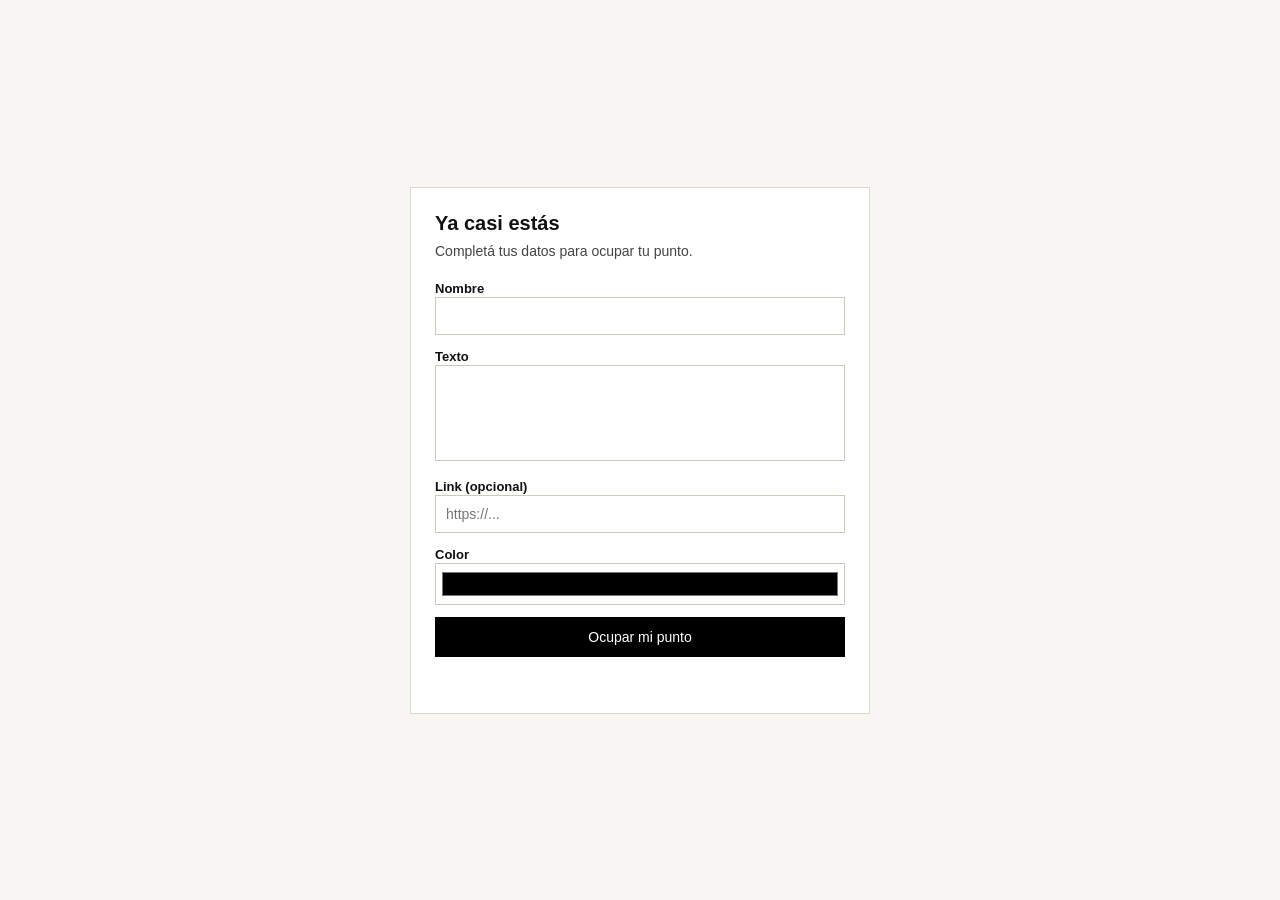
==== form.html @ c4b4ba75 "Convierte texto a textarea auto-expandible en formulario" ====
<!DOCTYPE html>
<html lang="es">
<head>
  <meta charset="UTF-8">
  <meta name="viewport" content="width=device-width, initial-scale=1.0">
  <title>Completar datos | Un millón de argentinos</title>
  <style>
    body {
      margin: 0;
      min-height: 100vh;
      display: grid;
      place-items: center;
      background: #f8f7f3;
      font-family: Arial, sans-serif;
      color: #111;
    }

    .card {
      width: min(92vw, 460px);
      background: #fff;
      border: 1px solid #ddd8cd;
      padding: 24px;
      box-sizing: border-box;
    }

    h1 {
      margin: 0 0 8px;
      font-size: 20px;
    }

    p {
      margin: 0 0 20px;
      color: #444;
      font-size: 14px;
    }

    form {
      display: grid;
      gap: 12px;
    }

    label {
      font-size: 13px;
      font-weight: 700;
    }

    input,
    textarea {
      width: 100%;
      border: 1px solid #cfc9bb;
      background: #fff;
      padding: 10px;
      box-sizing: border-box;
      font-size: 14px;
      font-family: inherit;
    }

    input[type="color"] {
      padding: 4px;
      height: 42px;
      cursor: pointer;
    }

    textarea {
      min-height: 96px;
      resize: none;
      overflow: hidden;
      line-height: 1.35;
    }

    button {
      border: 0;
      background: #000;
      color: #fff;
      padding: 12px;
      cursor: pointer;
      font-size: 14px;
    }

    .msg {
      margin-top: 14px;
      font-size: 13px;
      min-height: 18px;
    }

    .ok { color: #0b7f2c; }
    .error { color: #b40e0e; }
  </style>
</head>
<body>
  <main class="card">
    <h1>Ya casi estás</h1>
    <p>Completá tus datos para ocupar tu punto.</p>

    <form id="puntoForm" novalidate>
      <div>
        <label for="nombre">Nombre</label>
        <input id="nombre" name="nombre" type="text" maxlength="30" required>
      </div>

      <div>
        <label for="texto">Texto</label>
        <textarea id="texto" name="texto" maxlength="300" required></textarea>
      </div>

      <div>
        <label for="link">Link (opcional)</label>
        <input id="link" name="link" type="text" placeholder="https://...">
      </div>

      <div>
        <label for="color">Color</label>
        <input id="color" name="color" type="color" value="#000000" required>
      </div>

      <button type="submit">Ocupar mi punto</button>
    </form>

    <div id="msg" class="msg" aria-live="polite"></div>
  </main>

  <script>
    const SUPABASE_URL = "https://yrmzpdbszroiuhyicnwo.supabase.co/rest/v1/mensajes";
    const API_KEY = "eyJhbGciOiJIUzI1NiIsInR5cCI6IkpXVCJ9.eyJpc3MiOiJzdXBhYmFzZSIsInJlZiI6InlybXpwZGJzenJvaXVoeWljbndvIiwicm9sZSI6ImFub24iLCJpYXQiOjE3NzYyMTc4OTUsImV4cCI6MjA5MTc5Mzg5NX0.XC4iOw3VhVHYiUtLEXGYVbKBtWzslfHSZaaaCvB3D88";
    const AUTH_TOKEN = API_KEY;

    const form = document.getElementById("puntoForm");
    const textoInput = document.getElementById("texto");
    const msg = document.getElementById("msg");

    function limpiarHTML(value) {
      return String(value || "").replace(/[<>]/g, "").trim();
    }

    function setMsg(texto, tipo) {
      msg.textContent = texto;
      msg.className = "msg " + (tipo || "");
    }

    function ajustarAltoTextarea() {
      textoInput.style.height = "auto";
      textoInput.style.height = textoInput.scrollHeight + "px";
    }

    textoInput.addEventListener("input", ajustarAltoTextarea);
    ajustarAltoTextarea();

    form.addEventListener("submit", async (event) => {
      event.preventDefault();
      setMsg("", "");

      const nombre = limpiarHTML(form.nombre.value);
      const texto = limpiarHTML(form.texto.value);
      const link = limpiarHTML(form.link.value);
      const color = form.color.value;

      if (!nombre || nombre.length > 30) {
        setMsg("El nombre es obligatorio y debe tener hasta 30 caracteres.", "error");
        return;
      }

      if (!texto || texto.length > 300) {
        setMsg("El texto es obligatorio y debe tener hasta 300 caracteres.", "error");
        return;
      }

      if (link && !link.startsWith("https://")) {
        setMsg("El link debe empezar con https://", "error");
        return;
      }

      const body = { nombre, texto, link, color };

      try {
        const res = await fetch(SUPABASE_URL, {
          method: "POST",
          headers: {
            "Content-Type": "application/json",
            "apikey": API_KEY,
            "Authorization": "Bearer " + AUTH_TOKEN
          },
          body: JSON.stringify(body)
        });

        if (!res.ok) {
          const detalle = await res.text();
          throw new Error("Error " + res.status + " " + detalle);
        }

        setMsg("Listo, ya ocupaste tu lugar", "ok");
        form.reset();
        form.color.value = "#000000";
        ajustarAltoTextarea();

        // Opcional:
        // setTimeout(() => { window.location.href = "index.html"; }, 1500);
      } catch (error) {
        console.error("Error guardando en Supabase:", error.message);
        setMsg("No se pudo guardar. Probá de nuevo.", "error");
      }
    });
  </script>
</body>
</html>
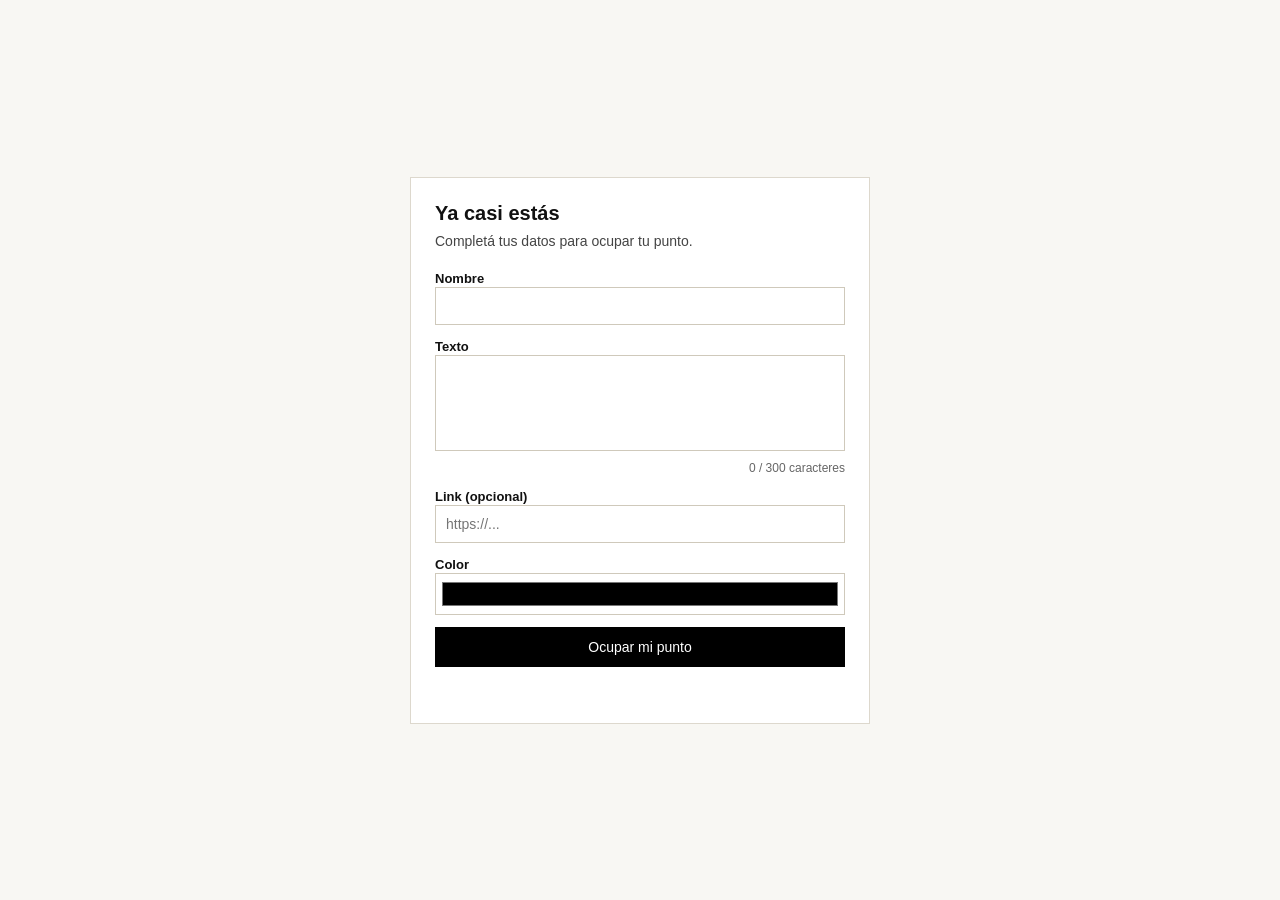
==== commit 83b3f817: "Muestra contador de caracteres sobre limite 300 en form" ====
--- a/form.html
+++ b/form.html
@@ -68,6 +68,13 @@
       line-height: 1.35;
     }
 
+    .contador {
+      margin-top: 6px;
+      font-size: 12px;
+      color: #666;
+      text-align: right;
+    }
+
     button {
       border: 0;
       background: #000;
@@ -101,6 +108,7 @@
       <div>
         <label for="texto">Texto</label>
         <textarea id="texto" name="texto" maxlength="300" required></textarea>
+        <div id="contadorTexto" class="contador">0 / 300 caracteres</div>
       </div>
 
       <div>
@@ -126,6 +134,7 @@
 
     const form = document.getElementById("puntoForm");
     const textoInput = document.getElementById("texto");
+    const contadorTexto = document.getElementById("contadorTexto");
     const msg = document.getElementById("msg");
 
     function limpiarHTML(value) {
@@ -142,8 +151,16 @@
       textoInput.style.height = textoInput.scrollHeight + "px";
     }
 
-    textoInput.addEventListener("input", ajustarAltoTextarea);
+    function actualizarContador() {
+      contadorTexto.textContent = textoInput.value.length + " / 300 caracteres";
+    }
+
+    textoInput.addEventListener("input", () => {
+      ajustarAltoTextarea();
+      actualizarContador();
+    });
     ajustarAltoTextarea();
+    actualizarContador();
 
     form.addEventListener("submit", async (event) => {
       event.preventDefault();
@@ -191,6 +208,7 @@
         form.reset();
         form.color.value = "#000000";
         ajustarAltoTextarea();
+        actualizarContador();
 
         // Opcional:
         // setTimeout(() => { window.location.href = "index.html"; }, 1500);
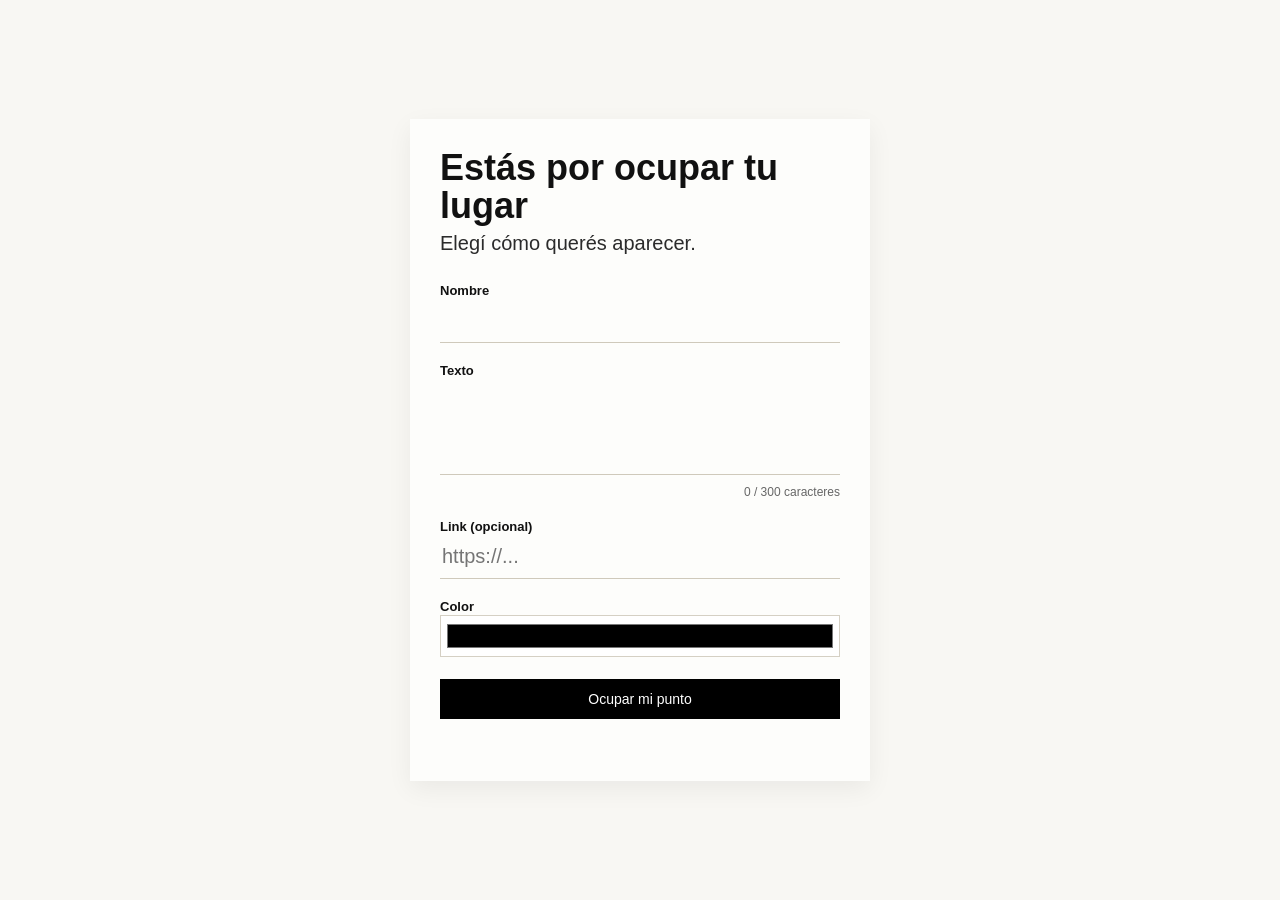
==== commit b5d1b772: "Refina estilo editorial del formulario y actualiza copy" ====
--- a/form.html
+++ b/form.html
@@ -17,26 +17,30 @@
 
     .card {
       width: min(92vw, 460px);
-      background: #fff;
-      border: 1px solid #ddd8cd;
-      padding: 24px;
+      background: rgba(255, 255, 255, 0.72);
+      border: 0;
+      padding: 30px;
       box-sizing: border-box;
+      box-shadow: 0 8px 24px rgba(0, 0, 0, 0.06);
     }
 
     h1 {
       margin: 0 0 8px;
+      font-size: 36px;
+      line-height: 1.05;
+      font-weight: 700;
+    }
+
+    p {
+      margin: 0 0 26px;
+      color: #2b2b2b;
       font-size: 20px;
-    }
-
-    p {
-      margin: 0 0 20px;
-      color: #444;
-      font-size: 14px;
+      line-height: 1.15;
     }
 
     form {
       display: grid;
-      gap: 12px;
+      gap: 18px;
     }
 
     label {
@@ -47,15 +51,18 @@
     input,
     textarea {
       width: 100%;
-      border: 1px solid #cfc9bb;
+      border: 0;
+      border-bottom: 1px solid #cfc9bb;
+      background: transparent;
+      padding: 10px 2px;
+      box-sizing: border-box;
+      font-size: 20px;
+      font-family: inherit;
+    }
+
+    input[type="color"] {
+      border: 1px solid #d5d0c4;
       background: #fff;
-      padding: 10px;
-      box-sizing: border-box;
-      font-size: 14px;
-      font-family: inherit;
-    }
-
-    input[type="color"] {
       padding: 4px;
       height: 42px;
       cursor: pointer;
@@ -82,6 +89,7 @@
       padding: 12px;
       cursor: pointer;
       font-size: 14px;
+      margin-top: 4px;
     }
 
     .msg {
@@ -96,8 +104,8 @@
 </head>
 <body>
   <main class="card">
-    <h1>Ya casi estás</h1>
-    <p>Completá tus datos para ocupar tu punto.</p>
+    <h1>Estás por ocupar tu lugar</h1>
+    <p>Elegí cómo querés aparecer.</p>
 
     <form id="puntoForm" novalidate>
       <div>
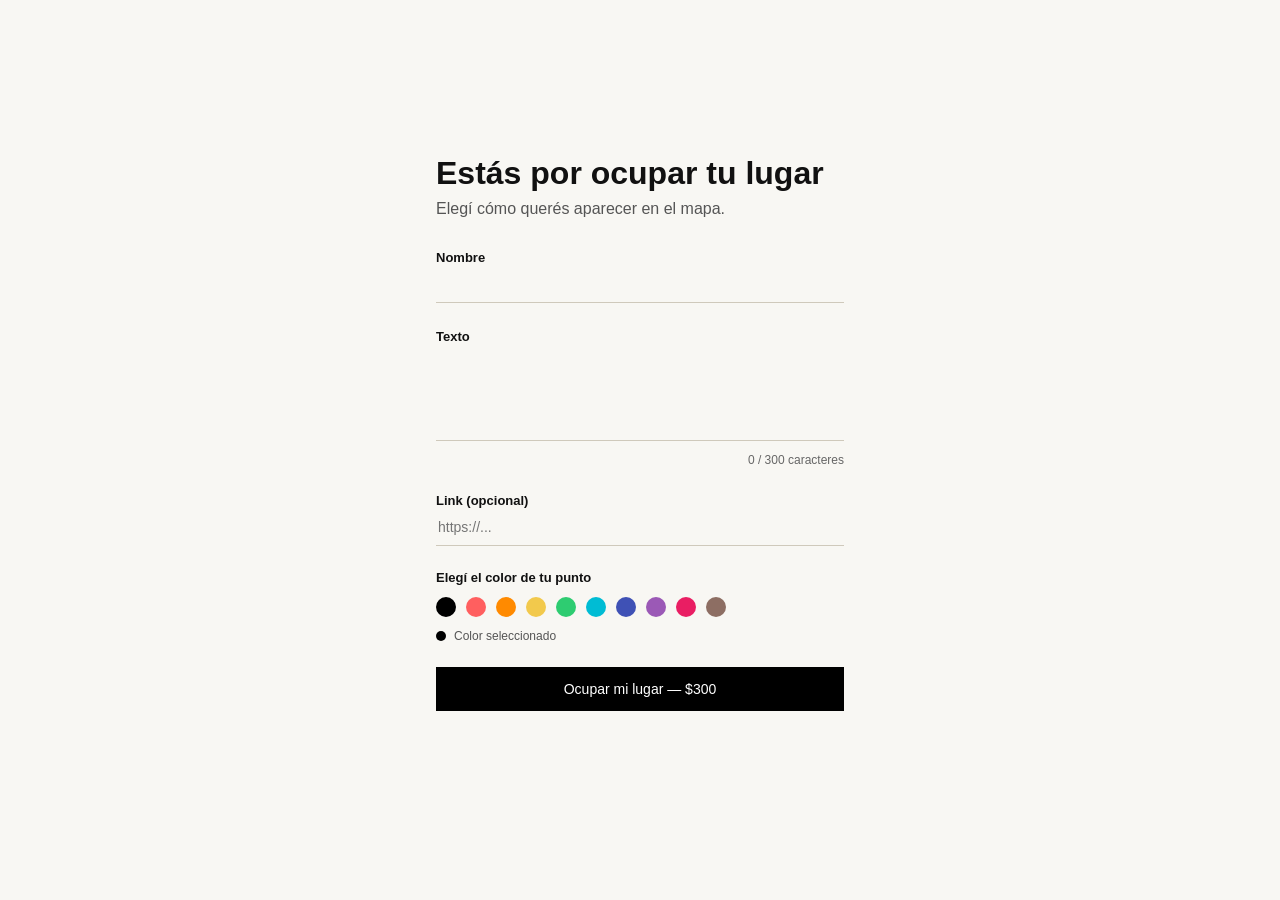
==== commit 50f4c9e9: "Rediseña form con estilo editorial y paleta de color personalizada" ====
--- a/form.html
+++ b/form.html
@@ -17,35 +17,34 @@
 
     .card {
       width: min(92vw, 460px);
-      background: rgba(255, 255, 255, 0.72);
+      background: transparent;
       border: 0;
-      padding: 30px;
+      padding: 34px 26px;
       box-sizing: border-box;
-      box-shadow: 0 8px 24px rgba(0, 0, 0, 0.06);
     }
 
     h1 {
       margin: 0 0 8px;
-      font-size: 36px;
+      font-size: 32px;
       line-height: 1.05;
       font-weight: 700;
     }
 
     p {
-      margin: 0 0 26px;
-      color: #2b2b2b;
-      font-size: 20px;
-      line-height: 1.15;
+      margin: 0 0 28px;
+      color: #555;
+      font-size: 16px;
+      line-height: 1.4;
     }
 
     form {
       display: grid;
-      gap: 18px;
+      gap: 24px;
     }
 
     label {
       font-size: 13px;
-      font-weight: 700;
+      font-weight: 600;
     }
 
     input,
@@ -56,16 +55,14 @@
       background: transparent;
       padding: 10px 2px;
       box-sizing: border-box;
-      font-size: 20px;
+      font-size: 14px;
       font-family: inherit;
     }
 
-    input[type="color"] {
-      border: 1px solid #d5d0c4;
-      background: #fff;
-      padding: 4px;
-      height: 42px;
-      cursor: pointer;
+    input:focus,
+    textarea:focus {
+      outline: none;
+      border-bottom-color: #000;
     }
 
     textarea {
@@ -76,20 +73,61 @@
     }
 
     .contador {
-      margin-top: 6px;
+      margin-top: 8px;
       font-size: 12px;
       color: #666;
       text-align: right;
+    }
+
+    .color-wrap {
+      display: grid;
+      gap: 12px;
+    }
+
+    .paleta {
+      display: flex;
+      flex-wrap: wrap;
+      gap: 10px;
+    }
+
+    .swatch {
+      width: 20px;
+      height: 20px;
+      border-radius: 50%;
+      border: 1px solid transparent;
+      cursor: pointer;
+      padding: 0;
+      background: transparent;
+    }
+
+    .swatch.selected {
+      border: 2px solid #000;
+    }
+
+    .preview {
+      display: flex;
+      align-items: center;
+      gap: 8px;
+      font-size: 12px;
+      color: #555;
+    }
+
+    .preview-dot {
+      width: 10px;
+      height: 10px;
+      border-radius: 50%;
+      background: #000;
     }
 
     button {
       border: 0;
       background: #000;
       color: #fff;
-      padding: 12px;
+      padding: 14px;
       cursor: pointer;
       font-size: 14px;
-      margin-top: 4px;
+      width: 100%;
+      text-align: center;
     }
 
     .msg {
@@ -105,7 +143,7 @@
 <body>
   <main class="card">
     <h1>Estás por ocupar tu lugar</h1>
-    <p>Elegí cómo querés aparecer.</p>
+    <p>Elegí cómo querés aparecer en el mapa.</p>
 
     <form id="puntoForm" novalidate>
       <div>
@@ -124,12 +162,16 @@
         <input id="link" name="link" type="text" placeholder="https://...">
       </div>
 
-      <div>
-        <label for="color">Color</label>
-        <input id="color" name="color" type="color" value="#000000" required>
+      <div class="color-wrap">
+        <label>Elegí el color de tu punto</label>
+        <div id="paleta" class="paleta" aria-label="Paleta de colores"></div>
+        <div class="preview">
+          <span id="previewDot" class="preview-dot"></span>
+          <span id="previewText">Color seleccionado</span>
+        </div>
       </div>
 
-      <button type="submit">Ocupar mi punto</button>
+      <button type="submit">Ocupar mi lugar — $300</button>
     </form>
 
     <div id="msg" class="msg" aria-live="polite"></div>
@@ -143,7 +185,11 @@
     const form = document.getElementById("puntoForm");
     const textoInput = document.getElementById("texto");
     const contadorTexto = document.getElementById("contadorTexto");
+    const paleta = document.getElementById("paleta");
+    const previewDot = document.getElementById("previewDot");
     const msg = document.getElementById("msg");
+    const COLORES = ["#000000", "#ff5f5f", "#ff8a00", "#f2c94c", "#2ecc71", "#00bcd4", "#3f51b5", "#9b59b6", "#e91e63", "#8d6e63"];
+    let colorSeleccionado = COLORES[0];
 
     function limpiarHTML(value) {
       return String(value || "").replace(/[<>]/g, "").trim();
@@ -161,14 +207,38 @@
 
     function actualizarContador() {
       contadorTexto.textContent = textoInput.value.length + " / 300 caracteres";
+    }
+
+    function actualizarPreview() {
+      previewDot.style.background = colorSeleccionado;
+    }
+
+    function renderPaleta() {
+      COLORES.forEach((color, index) => {
+        const btn = document.createElement("button");
+        btn.type = "button";
+        btn.className = "swatch" + (index === 0 ? " selected" : "");
+        btn.style.background = color;
+        btn.setAttribute("aria-label", "Seleccionar " + color);
+        btn.addEventListener("click", () => {
+          colorSeleccionado = color;
+          paleta.querySelectorAll(".swatch").forEach((item) => item.classList.remove("selected"));
+          btn.classList.add("selected");
+          actualizarPreview();
+        });
+        paleta.appendChild(btn);
+      });
     }
 
     textoInput.addEventListener("input", () => {
       ajustarAltoTextarea();
       actualizarContador();
     });
+
+    renderPaleta();
     ajustarAltoTextarea();
     actualizarContador();
+    actualizarPreview();
 
     form.addEventListener("submit", async (event) => {
       event.preventDefault();
@@ -177,7 +247,7 @@
       const nombre = limpiarHTML(form.nombre.value);
       const texto = limpiarHTML(form.texto.value);
       const link = limpiarHTML(form.link.value);
-      const color = form.color.value;
+      const color = colorSeleccionado;
 
       if (!nombre || nombre.length > 30) {
         setMsg("El nombre es obligatorio y debe tener hasta 30 caracteres.", "error");
@@ -214,9 +284,13 @@
 
         setMsg("Listo, ya ocupaste tu lugar", "ok");
         form.reset();
-        form.color.value = "#000000";
+        colorSeleccionado = COLORES[0];
+        paleta.querySelectorAll(".swatch").forEach((item, index) => {
+          item.classList.toggle("selected", index === 0);
+        });
         ajustarAltoTextarea();
         actualizarContador();
+        actualizarPreview();
 
         // Opcional:
         // setTimeout(() => { window.location.href = "index.html"; }, 1500);
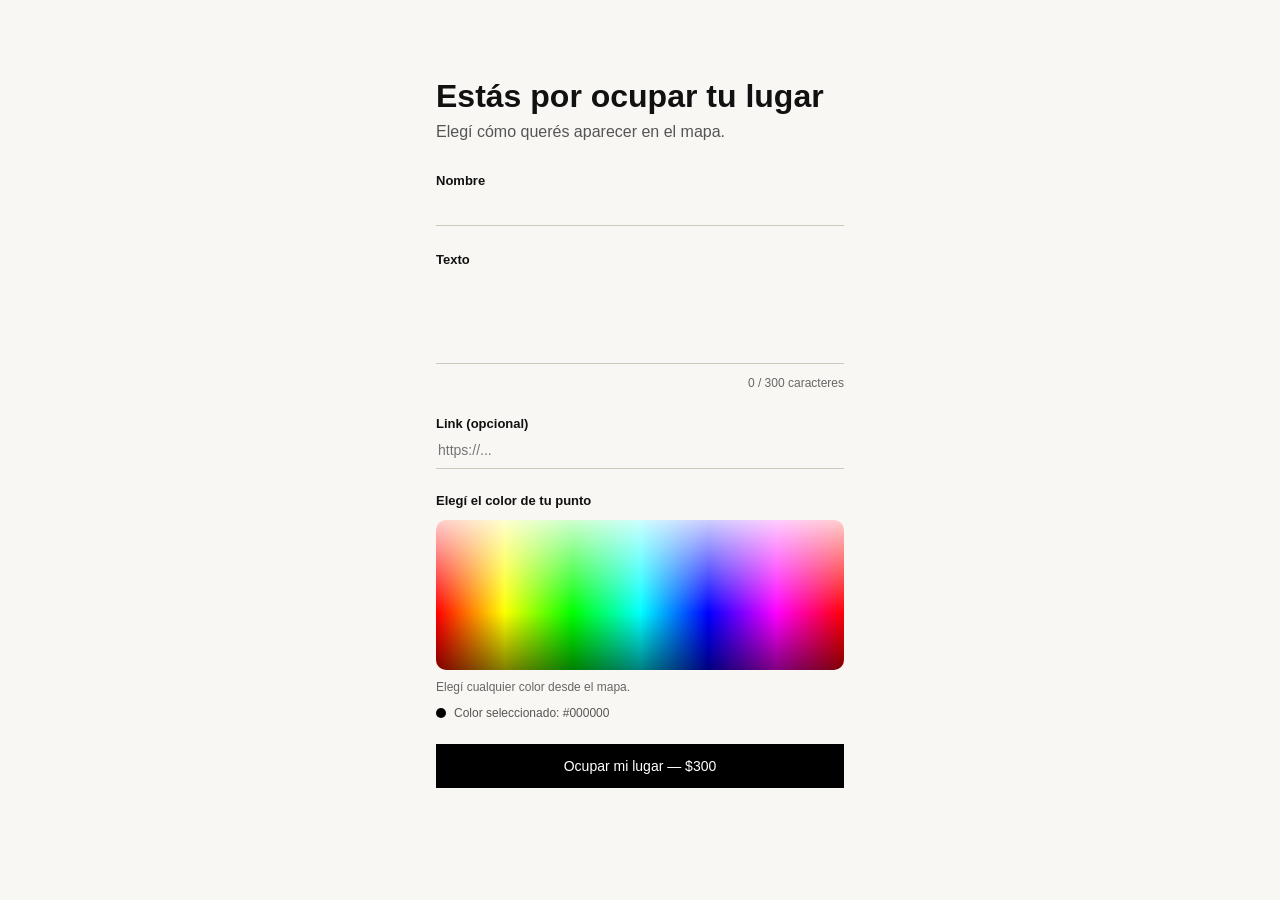
==== commit be401085: "Reemplaza paleta fija por mapa de color libre en formulario" ====
--- a/form.html
+++ b/form.html
@@ -85,23 +85,21 @@
     }
 
     .paleta {
-      display: flex;
-      flex-wrap: wrap;
+      display: grid;
       gap: 10px;
     }
 
-    .swatch {
-      width: 20px;
-      height: 20px;
-      border-radius: 50%;
-      border: 1px solid transparent;
+    .mapa-color {
+      width: 100%;
+      height: 150px;
+      border-radius: 10px;
       cursor: pointer;
-      padding: 0;
-      background: transparent;
-    }
-
-    .swatch.selected {
-      border: 2px solid #000;
+      display: block;
+    }
+
+    .mapa-ayuda {
+      font-size: 12px;
+      color: #666;
     }
 
     .preview {
@@ -164,7 +162,10 @@
 
       <div class="color-wrap">
         <label>Elegí el color de tu punto</label>
-        <div id="paleta" class="paleta" aria-label="Paleta de colores"></div>
+        <div class="paleta">
+          <canvas id="mapaColor" class="mapa-color" width="420" height="150" aria-label="Mapa de color"></canvas>
+          <div class="mapa-ayuda">Elegí cualquier color desde el mapa.</div>
+        </div>
         <div class="preview">
           <span id="previewDot" class="preview-dot"></span>
           <span id="previewText">Color seleccionado</span>
@@ -185,11 +186,12 @@
     const form = document.getElementById("puntoForm");
     const textoInput = document.getElementById("texto");
     const contadorTexto = document.getElementById("contadorTexto");
-    const paleta = document.getElementById("paleta");
+    const mapaColor = document.getElementById("mapaColor");
+    const ctxMapaColor = mapaColor.getContext("2d");
     const previewDot = document.getElementById("previewDot");
+    const previewText = document.getElementById("previewText");
     const msg = document.getElementById("msg");
-    const COLORES = ["#000000", "#ff5f5f", "#ff8a00", "#f2c94c", "#2ecc71", "#00bcd4", "#3f51b5", "#9b59b6", "#e91e63", "#8d6e63"];
-    let colorSeleccionado = COLORES[0];
+    let colorSeleccionado = "#000000";
 
     function limpiarHTML(value) {
       return String(value || "").replace(/[<>]/g, "").trim();
@@ -211,23 +213,54 @@
 
     function actualizarPreview() {
       previewDot.style.background = colorSeleccionado;
-    }
-
-    function renderPaleta() {
-      COLORES.forEach((color, index) => {
-        const btn = document.createElement("button");
-        btn.type = "button";
-        btn.className = "swatch" + (index === 0 ? " selected" : "");
-        btn.style.background = color;
-        btn.setAttribute("aria-label", "Seleccionar " + color);
-        btn.addEventListener("click", () => {
-          colorSeleccionado = color;
-          paleta.querySelectorAll(".swatch").forEach((item) => item.classList.remove("selected"));
-          btn.classList.add("selected");
-          actualizarPreview();
-        });
-        paleta.appendChild(btn);
-      });
+      previewText.textContent = "Color seleccionado: " + colorSeleccionado;
+    }
+
+    function hslAHex(h, s, l) {
+      l /= 100;
+      const a = s * Math.min(l, 1 - l) / 100;
+      const fn = (n) => {
+        const k = (n + h / 30) % 12;
+        const color = l - a * Math.max(Math.min(k - 3, 9 - k, 1), -1);
+        return Math.round(255 * color).toString(16).padStart(2, "0");
+      };
+      return `#${fn(0)}${fn(8)}${fn(4)}`;
+    }
+
+    function dibujarMapaColor() {
+      const width = mapaColor.width;
+      const height = mapaColor.height;
+      const image = ctxMapaColor.createImageData(width, height);
+
+      for (let y = 0; y < height; y++) {
+        for (let x = 0; x < width; x++) {
+          const h = (x / width) * 360;
+          const s = 100;
+          const l = 90 - (y / height) * 65;
+          const hex = hslAHex(h, s, l);
+          const r = parseInt(hex.slice(1, 3), 16);
+          const g = parseInt(hex.slice(3, 5), 16);
+          const b = parseInt(hex.slice(5, 7), 16);
+          const idx = (y * width + x) * 4;
+          image.data[idx] = r;
+          image.data[idx + 1] = g;
+          image.data[idx + 2] = b;
+          image.data[idx + 3] = 255;
+        }
+      }
+
+      ctxMapaColor.putImageData(image, 0, 0);
+    }
+
+    function seleccionarColorDesdeMapa(event) {
+      const rect = mapaColor.getBoundingClientRect();
+      const scaleX = mapaColor.width / rect.width;
+      const scaleY = mapaColor.height / rect.height;
+      const x = Math.max(0, Math.min(mapaColor.width - 1, Math.floor((event.clientX - rect.left) * scaleX)));
+      const y = Math.max(0, Math.min(mapaColor.height - 1, Math.floor((event.clientY - rect.top) * scaleY)));
+      const pixel = ctxMapaColor.getImageData(x, y, 1, 1).data;
+      colorSeleccionado = "#" + [pixel[0], pixel[1], pixel[2]].map((v) => v.toString(16).padStart(2, "0")).join("");
+      actualizarPreview();
     }
 
     textoInput.addEventListener("input", () => {
@@ -235,7 +268,17 @@
       actualizarContador();
     });
 
-    renderPaleta();
+    dibujarMapaColor();
+    let pintandoColor = false;
+    mapaColor.addEventListener("pointerdown", (event) => {
+      pintandoColor = true;
+      seleccionarColorDesdeMapa(event);
+    });
+    mapaColor.addEventListener("pointermove", (event) => {
+      if (!pintandoColor) return;
+      seleccionarColorDesdeMapa(event);
+    });
+    window.addEventListener("pointerup", () => { pintandoColor = false; });
     ajustarAltoTextarea();
     actualizarContador();
     actualizarPreview();
@@ -284,10 +327,7 @@
 
         setMsg("Listo, ya ocupaste tu lugar", "ok");
         form.reset();
-        colorSeleccionado = COLORES[0];
-        paleta.querySelectorAll(".swatch").forEach((item, index) => {
-          item.classList.toggle("selected", index === 0);
-        });
+        colorSeleccionado = "#000000";
         ajustarAltoTextarea();
         actualizarContador();
         actualizarPreview();
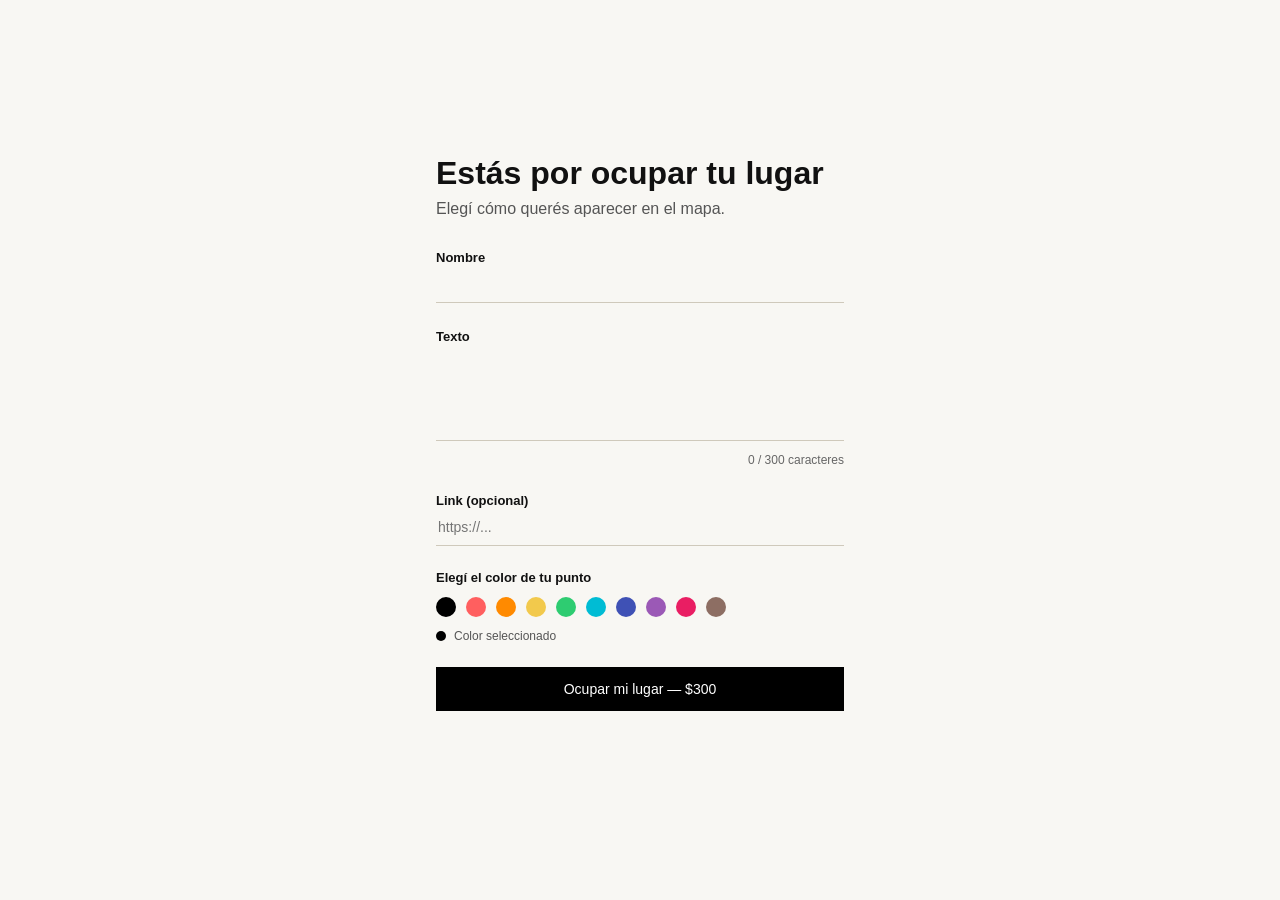
==== commit 6e859b8b: "Revert "Reemplaza paleta fija por mapa de color libre en formulario" This reverts commit be401085230" ====
--- a/form.html
+++ b/form.html
@@ -85,21 +85,23 @@
     }
 
     .paleta {
-      display: grid;
+      display: flex;
+      flex-wrap: wrap;
       gap: 10px;
     }
 
-    .mapa-color {
-      width: 100%;
-      height: 150px;
-      border-radius: 10px;
+    .swatch {
+      width: 20px;
+      height: 20px;
+      border-radius: 50%;
+      border: 1px solid transparent;
       cursor: pointer;
-      display: block;
-    }
-
-    .mapa-ayuda {
-      font-size: 12px;
-      color: #666;
+      padding: 0;
+      background: transparent;
+    }
+
+    .swatch.selected {
+      border: 2px solid #000;
     }
 
     .preview {
@@ -162,10 +164,7 @@
 
       <div class="color-wrap">
         <label>Elegí el color de tu punto</label>
-        <div class="paleta">
-          <canvas id="mapaColor" class="mapa-color" width="420" height="150" aria-label="Mapa de color"></canvas>
-          <div class="mapa-ayuda">Elegí cualquier color desde el mapa.</div>
-        </div>
+        <div id="paleta" class="paleta" aria-label="Paleta de colores"></div>
         <div class="preview">
           <span id="previewDot" class="preview-dot"></span>
           <span id="previewText">Color seleccionado</span>
@@ -186,12 +185,11 @@
     const form = document.getElementById("puntoForm");
     const textoInput = document.getElementById("texto");
     const contadorTexto = document.getElementById("contadorTexto");
-    const mapaColor = document.getElementById("mapaColor");
-    const ctxMapaColor = mapaColor.getContext("2d");
+    const paleta = document.getElementById("paleta");
     const previewDot = document.getElementById("previewDot");
-    const previewText = document.getElementById("previewText");
     const msg = document.getElementById("msg");
-    let colorSeleccionado = "#000000";
+    const COLORES = ["#000000", "#ff5f5f", "#ff8a00", "#f2c94c", "#2ecc71", "#00bcd4", "#3f51b5", "#9b59b6", "#e91e63", "#8d6e63"];
+    let colorSeleccionado = COLORES[0];
 
     function limpiarHTML(value) {
       return String(value || "").replace(/[<>]/g, "").trim();
@@ -213,54 +211,23 @@
 
     function actualizarPreview() {
       previewDot.style.background = colorSeleccionado;
-      previewText.textContent = "Color seleccionado: " + colorSeleccionado;
-    }
-
-    function hslAHex(h, s, l) {
-      l /= 100;
-      const a = s * Math.min(l, 1 - l) / 100;
-      const fn = (n) => {
-        const k = (n + h / 30) % 12;
-        const color = l - a * Math.max(Math.min(k - 3, 9 - k, 1), -1);
-        return Math.round(255 * color).toString(16).padStart(2, "0");
-      };
-      return `#${fn(0)}${fn(8)}${fn(4)}`;
-    }
-
-    function dibujarMapaColor() {
-      const width = mapaColor.width;
-      const height = mapaColor.height;
-      const image = ctxMapaColor.createImageData(width, height);
-
-      for (let y = 0; y < height; y++) {
-        for (let x = 0; x < width; x++) {
-          const h = (x / width) * 360;
-          const s = 100;
-          const l = 90 - (y / height) * 65;
-          const hex = hslAHex(h, s, l);
-          const r = parseInt(hex.slice(1, 3), 16);
-          const g = parseInt(hex.slice(3, 5), 16);
-          const b = parseInt(hex.slice(5, 7), 16);
-          const idx = (y * width + x) * 4;
-          image.data[idx] = r;
-          image.data[idx + 1] = g;
-          image.data[idx + 2] = b;
-          image.data[idx + 3] = 255;
-        }
-      }
-
-      ctxMapaColor.putImageData(image, 0, 0);
-    }
-
-    function seleccionarColorDesdeMapa(event) {
-      const rect = mapaColor.getBoundingClientRect();
-      const scaleX = mapaColor.width / rect.width;
-      const scaleY = mapaColor.height / rect.height;
-      const x = Math.max(0, Math.min(mapaColor.width - 1, Math.floor((event.clientX - rect.left) * scaleX)));
-      const y = Math.max(0, Math.min(mapaColor.height - 1, Math.floor((event.clientY - rect.top) * scaleY)));
-      const pixel = ctxMapaColor.getImageData(x, y, 1, 1).data;
-      colorSeleccionado = "#" + [pixel[0], pixel[1], pixel[2]].map((v) => v.toString(16).padStart(2, "0")).join("");
-      actualizarPreview();
+    }
+
+    function renderPaleta() {
+      COLORES.forEach((color, index) => {
+        const btn = document.createElement("button");
+        btn.type = "button";
+        btn.className = "swatch" + (index === 0 ? " selected" : "");
+        btn.style.background = color;
+        btn.setAttribute("aria-label", "Seleccionar " + color);
+        btn.addEventListener("click", () => {
+          colorSeleccionado = color;
+          paleta.querySelectorAll(".swatch").forEach((item) => item.classList.remove("selected"));
+          btn.classList.add("selected");
+          actualizarPreview();
+        });
+        paleta.appendChild(btn);
+      });
     }
 
     textoInput.addEventListener("input", () => {
@@ -268,17 +235,7 @@
       actualizarContador();
     });
 
-    dibujarMapaColor();
-    let pintandoColor = false;
-    mapaColor.addEventListener("pointerdown", (event) => {
-      pintandoColor = true;
-      seleccionarColorDesdeMapa(event);
-    });
-    mapaColor.addEventListener("pointermove", (event) => {
-      if (!pintandoColor) return;
-      seleccionarColorDesdeMapa(event);
-    });
-    window.addEventListener("pointerup", () => { pintandoColor = false; });
+    renderPaleta();
     ajustarAltoTextarea();
     actualizarContador();
     actualizarPreview();
@@ -327,7 +284,10 @@
 
         setMsg("Listo, ya ocupaste tu lugar", "ok");
         form.reset();
-        colorSeleccionado = "#000000";
+        colorSeleccionado = COLORES[0];
+        paleta.querySelectorAll(".swatch").forEach((item, index) => {
+          item.classList.toggle("selected", index === 0);
+        });
         ajustarAltoTextarea();
         actualizarContador();
         actualizarPreview();
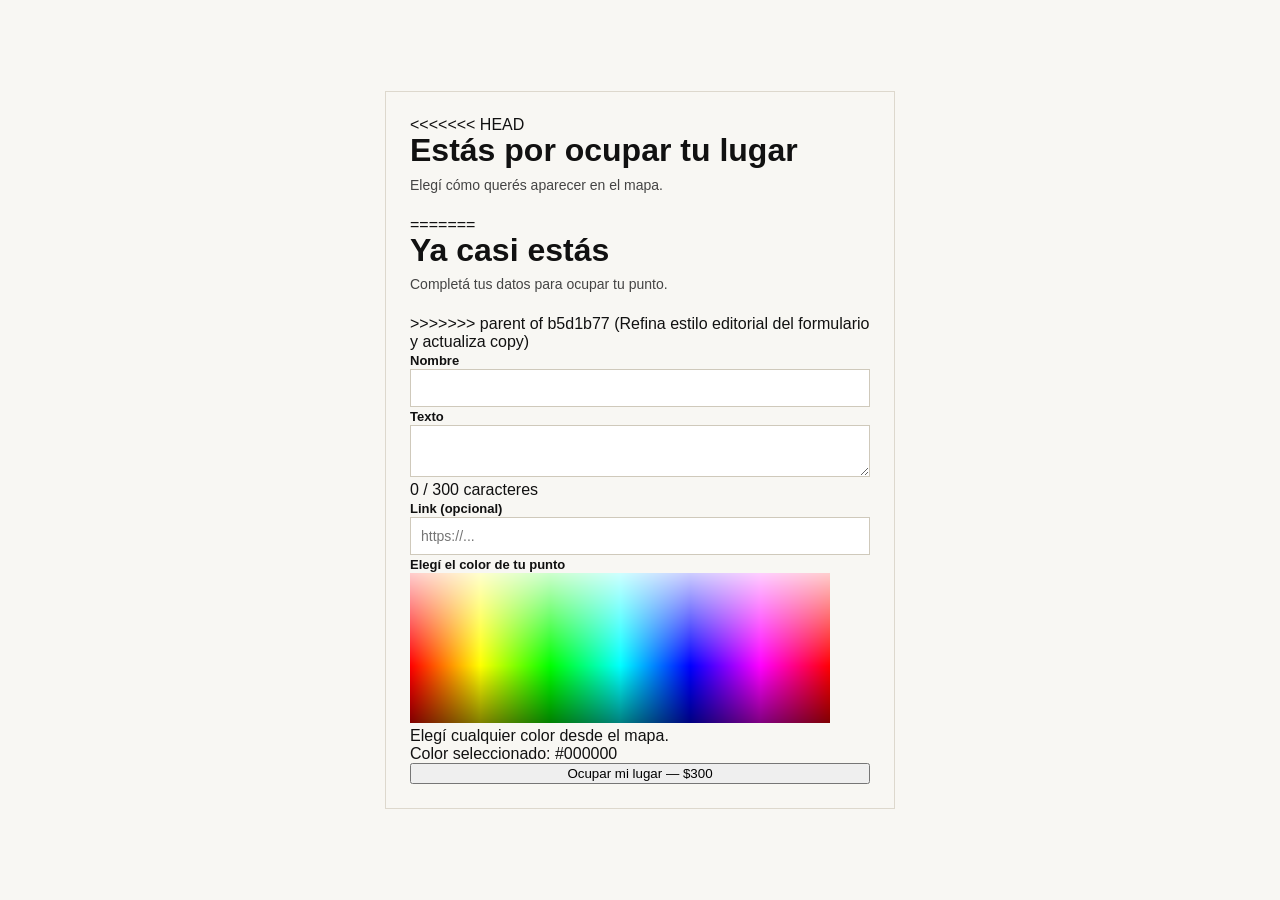
==== commit 5e2057c8: "Update form.html" ====
--- a/form.html
+++ b/form.html
@@ -17,14 +17,21 @@
 
     .card {
       width: min(92vw, 460px);
+<<<<<<< HEAD
       background: transparent;
       border: 0;
       padding: 34px 26px;
+=======
+      background: #fff;
+      border: 1px solid #ddd8cd;
+      padding: 24px;
+>>>>>>> parent of b5d1b77 (Refina estilo editorial del formulario y actualiza copy)
       box-sizing: border-box;
     }
 
     h1 {
       margin: 0 0 8px;
+<<<<<<< HEAD
       font-size: 32px;
       line-height: 1.05;
       font-weight: 700;
@@ -35,11 +42,24 @@
       color: #555;
       font-size: 16px;
       line-height: 1.4;
+=======
+      font-size: 20px;
+    }
+
+    p {
+      margin: 0 0 20px;
+      color: #444;
+      font-size: 14px;
+>>>>>>> parent of b5d1b77 (Refina estilo editorial del formulario y actualiza copy)
     }
 
     form {
       display: grid;
+<<<<<<< HEAD
       gap: 24px;
+=======
+      gap: 12px;
+>>>>>>> parent of b5d1b77 (Refina estilo editorial del formulario y actualiza copy)
     }
 
     label {
@@ -50,19 +70,25 @@
     input,
     textarea {
       width: 100%;
-      border: 0;
-      border-bottom: 1px solid #cfc9bb;
-      background: transparent;
-      padding: 10px 2px;
+      border: 1px solid #cfc9bb;
+      background: #fff;
+      padding: 10px;
       box-sizing: border-box;
       font-size: 14px;
       font-family: inherit;
     }
 
+<<<<<<< HEAD
     input:focus,
     textarea:focus {
       outline: none;
       border-bottom-color: #000;
+=======
+    input[type="color"] {
+      padding: 4px;
+      height: 42px;
+      cursor: pointer;
+>>>>>>> parent of b5d1b77 (Refina estilo editorial del formulario y actualiza copy)
     }
 
     textarea {
@@ -85,23 +111,21 @@
     }
 
     .paleta {
-      display: flex;
-      flex-wrap: wrap;
+      display: grid;
       gap: 10px;
     }
 
-    .swatch {
-      width: 20px;
-      height: 20px;
-      border-radius: 50%;
-      border: 1px solid transparent;
+    .mapa-color {
+      width: 100%;
+      height: 150px;
+      border-radius: 10px;
       cursor: pointer;
-      padding: 0;
-      background: transparent;
-    }
-
-    .swatch.selected {
-      border: 2px solid #000;
+      display: block;
+    }
+
+    .mapa-ayuda {
+      font-size: 12px;
+      color: #666;
     }
 
     .preview {
@@ -126,8 +150,11 @@
       padding: 14px;
       cursor: pointer;
       font-size: 14px;
+<<<<<<< HEAD
       width: 100%;
       text-align: center;
+=======
+>>>>>>> parent of b5d1b77 (Refina estilo editorial del formulario y actualiza copy)
     }
 
     .msg {
@@ -142,8 +169,13 @@
 </head>
 <body>
   <main class="card">
+<<<<<<< HEAD
     <h1>Estás por ocupar tu lugar</h1>
     <p>Elegí cómo querés aparecer en el mapa.</p>
+=======
+    <h1>Ya casi estás</h1>
+    <p>Completá tus datos para ocupar tu punto.</p>
+>>>>>>> parent of b5d1b77 (Refina estilo editorial del formulario y actualiza copy)
 
     <form id="puntoForm" novalidate>
       <div>
@@ -164,7 +196,10 @@
 
       <div class="color-wrap">
         <label>Elegí el color de tu punto</label>
-        <div id="paleta" class="paleta" aria-label="Paleta de colores"></div>
+        <div class="paleta">
+          <canvas id="mapaColor" class="mapa-color" width="420" height="150" aria-label="Mapa de color"></canvas>
+          <div class="mapa-ayuda">Elegí cualquier color desde el mapa.</div>
+        </div>
         <div class="preview">
           <span id="previewDot" class="preview-dot"></span>
           <span id="previewText">Color seleccionado</span>
@@ -185,11 +220,12 @@
     const form = document.getElementById("puntoForm");
     const textoInput = document.getElementById("texto");
     const contadorTexto = document.getElementById("contadorTexto");
-    const paleta = document.getElementById("paleta");
+    const mapaColor = document.getElementById("mapaColor");
+    const ctxMapaColor = mapaColor.getContext("2d");
     const previewDot = document.getElementById("previewDot");
+    const previewText = document.getElementById("previewText");
     const msg = document.getElementById("msg");
-    const COLORES = ["#000000", "#ff5f5f", "#ff8a00", "#f2c94c", "#2ecc71", "#00bcd4", "#3f51b5", "#9b59b6", "#e91e63", "#8d6e63"];
-    let colorSeleccionado = COLORES[0];
+    let colorSeleccionado = "#000000";
 
     function limpiarHTML(value) {
       return String(value || "").replace(/[<>]/g, "").trim();
@@ -211,23 +247,54 @@
 
     function actualizarPreview() {
       previewDot.style.background = colorSeleccionado;
-    }
-
-    function renderPaleta() {
-      COLORES.forEach((color, index) => {
-        const btn = document.createElement("button");
-        btn.type = "button";
-        btn.className = "swatch" + (index === 0 ? " selected" : "");
-        btn.style.background = color;
-        btn.setAttribute("aria-label", "Seleccionar " + color);
-        btn.addEventListener("click", () => {
-          colorSeleccionado = color;
-          paleta.querySelectorAll(".swatch").forEach((item) => item.classList.remove("selected"));
-          btn.classList.add("selected");
-          actualizarPreview();
-        });
-        paleta.appendChild(btn);
-      });
+      previewText.textContent = "Color seleccionado: " + colorSeleccionado;
+    }
+
+    function hslAHex(h, s, l) {
+      l /= 100;
+      const a = s * Math.min(l, 1 - l) / 100;
+      const fn = (n) => {
+        const k = (n + h / 30) % 12;
+        const color = l - a * Math.max(Math.min(k - 3, 9 - k, 1), -1);
+        return Math.round(255 * color).toString(16).padStart(2, "0");
+      };
+      return `#${fn(0)}${fn(8)}${fn(4)}`;
+    }
+
+    function dibujarMapaColor() {
+      const width = mapaColor.width;
+      const height = mapaColor.height;
+      const image = ctxMapaColor.createImageData(width, height);
+
+      for (let y = 0; y < height; y++) {
+        for (let x = 0; x < width; x++) {
+          const h = (x / width) * 360;
+          const s = 100;
+          const l = 90 - (y / height) * 65;
+          const hex = hslAHex(h, s, l);
+          const r = parseInt(hex.slice(1, 3), 16);
+          const g = parseInt(hex.slice(3, 5), 16);
+          const b = parseInt(hex.slice(5, 7), 16);
+          const idx = (y * width + x) * 4;
+          image.data[idx] = r;
+          image.data[idx + 1] = g;
+          image.data[idx + 2] = b;
+          image.data[idx + 3] = 255;
+        }
+      }
+
+      ctxMapaColor.putImageData(image, 0, 0);
+    }
+
+    function seleccionarColorDesdeMapa(event) {
+      const rect = mapaColor.getBoundingClientRect();
+      const scaleX = mapaColor.width / rect.width;
+      const scaleY = mapaColor.height / rect.height;
+      const x = Math.max(0, Math.min(mapaColor.width - 1, Math.floor((event.clientX - rect.left) * scaleX)));
+      const y = Math.max(0, Math.min(mapaColor.height - 1, Math.floor((event.clientY - rect.top) * scaleY)));
+      const pixel = ctxMapaColor.getImageData(x, y, 1, 1).data;
+      colorSeleccionado = "#" + [pixel[0], pixel[1], pixel[2]].map((v) => v.toString(16).padStart(2, "0")).join("");
+      actualizarPreview();
     }
 
     textoInput.addEventListener("input", () => {
@@ -235,7 +302,17 @@
       actualizarContador();
     });
 
-    renderPaleta();
+    dibujarMapaColor();
+    let pintandoColor = false;
+    mapaColor.addEventListener("pointerdown", (event) => {
+      pintandoColor = true;
+      seleccionarColorDesdeMapa(event);
+    });
+    mapaColor.addEventListener("pointermove", (event) => {
+      if (!pintandoColor) return;
+      seleccionarColorDesdeMapa(event);
+    });
+    window.addEventListener("pointerup", () => { pintandoColor = false; });
     ajustarAltoTextarea();
     actualizarContador();
     actualizarPreview();
@@ -284,10 +361,7 @@
 
         setMsg("Listo, ya ocupaste tu lugar", "ok");
         form.reset();
-        colorSeleccionado = COLORES[0];
-        paleta.querySelectorAll(".swatch").forEach((item, index) => {
-          item.classList.toggle("selected", index === 0);
-        });
+        colorSeleccionado = "#000000";
         ajustarAltoTextarea();
         actualizarContador();
         actualizarPreview();
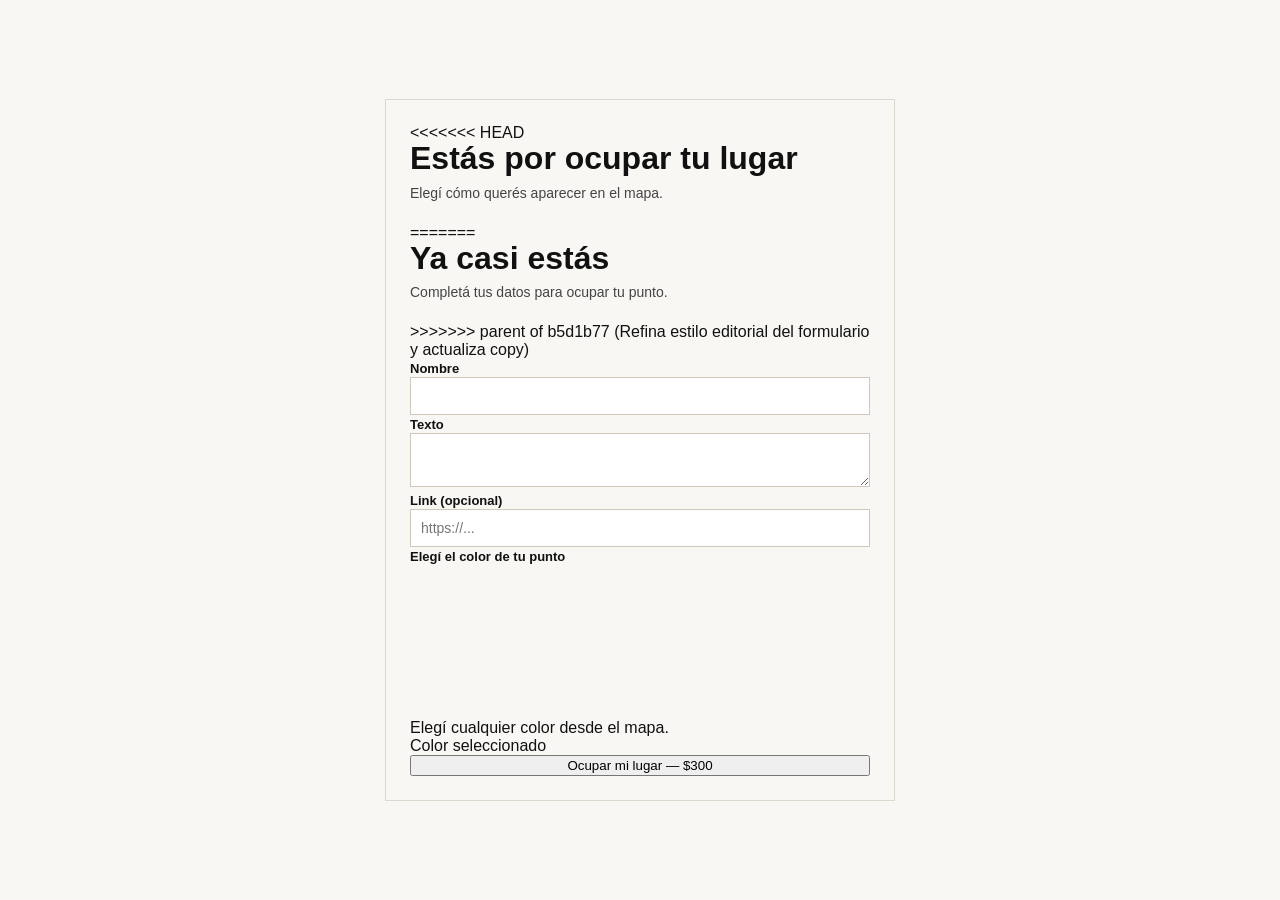
==== commit 8e925614: "OK" ====
--- a/form.html
+++ b/form.html
@@ -98,6 +98,7 @@
       line-height: 1.35;
     }
 
+<<<<<<< HEAD
     .contador {
       margin-top: 8px;
       font-size: 12px;
@@ -143,6 +144,8 @@
       background: #000;
     }
 
+=======
+>>>>>>> parent of 83b3f81 (Muestra contador de caracteres sobre limite 300 en form)
     button {
       border: 0;
       background: #000;
@@ -186,7 +189,6 @@
       <div>
         <label for="texto">Texto</label>
         <textarea id="texto" name="texto" maxlength="300" required></textarea>
-        <div id="contadorTexto" class="contador">0 / 300 caracteres</div>
       </div>
 
       <div>
@@ -219,11 +221,14 @@
 
     const form = document.getElementById("puntoForm");
     const textoInput = document.getElementById("texto");
+<<<<<<< HEAD
     const contadorTexto = document.getElementById("contadorTexto");
     const mapaColor = document.getElementById("mapaColor");
     const ctxMapaColor = mapaColor.getContext("2d");
     const previewDot = document.getElementById("previewDot");
     const previewText = document.getElementById("previewText");
+=======
+>>>>>>> parent of 83b3f81 (Muestra contador de caracteres sobre limite 300 en form)
     const msg = document.getElementById("msg");
     let colorSeleccionado = "#000000";
 
@@ -241,6 +246,7 @@
       textoInput.style.height = textoInput.scrollHeight + "px";
     }
 
+<<<<<<< HEAD
     function actualizarContador() {
       contadorTexto.textContent = textoInput.value.length + " / 300 caracteres";
     }
@@ -316,6 +322,10 @@
     ajustarAltoTextarea();
     actualizarContador();
     actualizarPreview();
+=======
+    textoInput.addEventListener("input", ajustarAltoTextarea);
+    ajustarAltoTextarea();
+>>>>>>> parent of 83b3f81 (Muestra contador de caracteres sobre limite 300 en form)
 
     form.addEventListener("submit", async (event) => {
       event.preventDefault();
@@ -363,8 +373,11 @@
         form.reset();
         colorSeleccionado = "#000000";
         ajustarAltoTextarea();
+<<<<<<< HEAD
         actualizarContador();
         actualizarPreview();
+=======
+>>>>>>> parent of 83b3f81 (Muestra contador de caracteres sobre limite 300 en form)
 
         // Opcional:
         // setTimeout(() => { window.location.href = "index.html"; }, 1500);
